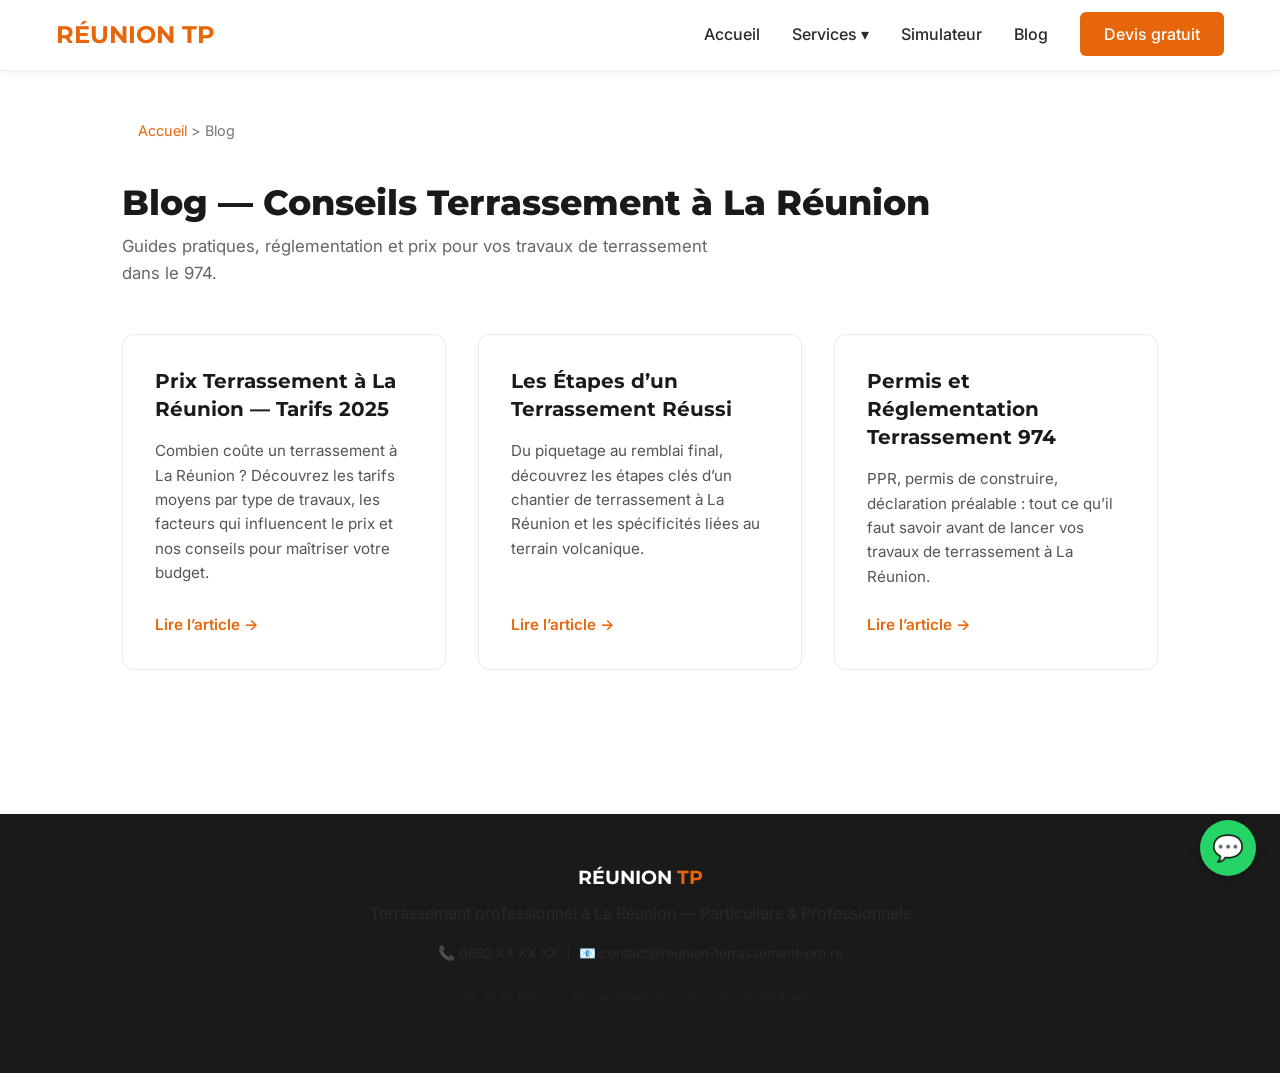
==== blog/index.html @ fcb72191 "Add blog index page listing all articles" ====
<!DOCTYPE html>
<html lang="fr">
<head>
  <meta charset="UTF-8">
  <meta name="viewport" content="width=device-width, initial-scale=1.0">
  <title>Blog — Conseils Terrassement à La Réunion | Réunion TP</title>
  <meta name="description" content="Guides pratiques, réglementation et prix pour vos travaux de terrassement dans le 974.">
  <link rel="preconnect" href="https://fonts.googleapis.com">
  <link href="https://fonts.googleapis.com/css2?family=Inter:wght@400;500;600;700&family=Montserrat:wght@700;800;900&display=swap" rel="stylesheet">
  <link rel="stylesheet" href="../styles.css">
  <style>
    .article-cards { display: grid; grid-template-columns: repeat(auto-fit, minmax(300px, 1fr)); gap: 2rem; margin: 3rem 0; }
    .article-card { background: #fff; border: 1px solid rgba(0,0,0,0.08); border-radius: 12px; padding: 2rem; transition: all 0.3s ease; display: flex; flex-direction: column; }
    .article-card:hover { box-shadow: 0 8px 24px rgba(0,0,0,0.12); transform: translateY(-2px); }
    .article-card h3 { font-family: 'Montserrat', sans-serif; font-size: 1.25rem; font-weight: 700; color: #1A1A1A; margin-bottom: 1rem; line-height: 1.4; }
    .article-card p { color: #555; font-size: 0.95rem; line-height: 1.6; margin-bottom: 1.5rem; flex-grow: 1; }
    .article-card .read-link { color: #E8660A; font-weight: 600; font-size: 0.95rem; text-decoration: none; }
    .article-card .read-link:hover { color: #D05A08; }
    .breadcrumb { font-size: 0.9rem; color: #777; margin-bottom: 1.5rem; }
    .breadcrumb a { color: #E8660A; text-decoration: none; }
    .breadcrumb a:hover { text-decoration: underline; }
    .page-header h1 { font-family: 'Montserrat', sans-serif; font-size: 2.2rem; font-weight: 800; color: #1A1A1A; margin-bottom: 0.5rem; }
    .page-subtitle { color: #666; font-size: 1.05rem; line-height: 1.6; max-width: 600px; }
  </style>
</head>
<body>
  <nav>
    <div class="nav-container">
      <div class="logo"><a href="../index.html">RÉUNION <span>TP</span></a></div>
      <ul class="nav-links">
        <li><a href="../index.html">Accueil</a></li>
        <li class="dropdown">
          <a href="#">Services ▾</a>
          <div class="dropdown-content">
            <a href="../terrassement.html">Terrassement</a>
            <a href="../vrd-viabilisation.html">VRD & Viabilisation</a>
            <a href="../enrochement-moellonnage.html">Enrochement & Moellonnage</a>
            <a href="../piscine.html">Terrassement Piscine</a>
            <a href="../amenagement-exterieur.html">Aménagement Extérieur</a>
            <a href="../location-engins.html">Location Engins</a>
          </div>
        </li>
        <li><a href="../simulateur-prix.html">Simulateur</a></li>
        <li><a href="./">Blog</a></li>
        <li><a href="../devis.html" class="cta-button">Devis gratuit</a></li>
      </ul>
      <div class="hamburger" onclick="document.querySelector('.nav-links').classList.toggle('active')">
        <span></span><span></span><span></span>
      </div>
    </div>
  </nav>

  <main style="max-width: 1100px; margin: 0 auto; padding: 2rem;">
    <div class="breadcrumb">
      <a href="../index.html">Accueil</a> > Blog
    </div>
    <div class="page-header">
      <h1>Blog — Conseils Terrassement à La Réunion</h1>
      <p class="page-subtitle">Guides pratiques, réglementation et prix pour vos travaux de terrassement dans le 974.</p>
    </div>
    <div class="article-cards">
      <div class="article-card">
        <h3>Prix Terrassement à La Réunion — Tarifs 2025</h3>
        <p>Combien coûte un terrassement à La Réunion ? Découvrez les tarifs moyens par type de travaux, les facteurs qui influencent le prix et nos conseils pour maîtriser votre budget.</p>
        <a href="prix-terrassement-reunion.html" class="read-link">Lire l’article →</a>
      </div>
      <div class="article-card">
        <h3>Les Étapes d’un Terrassement Réussi</h3>
        <p>Du piquetage au remblai final, découvrez les étapes clés d’un chantier de terrassement à La Réunion et les spécificités liées au terrain volcanique.</p>
        <a href="etapes-terrassement-reunion.html" class="read-link">Lire l’article →</a>
      </div>
      <div class="article-card">
        <h3>Permis et Réglementation Terrassement 974</h3>
        <p>PPR, permis de construire, déclaration préalable : tout ce qu’il faut savoir avant de lancer vos travaux de terrassement à La Réunion.</p>
        <a href="permis-terrassement-reunion.html" class="read-link">Lire l’article →</a>
      </div>
    </div>
  </main>

  <footer style="background: #1A1A1A; color: rgba(255,255,255,0.7); padding: 3rem 1rem; text-align: center; margin-top: 4rem;">
    <div style="max-width: 800px; margin: 0 auto;">
      <p style="font-family: 'Montserrat', sans-serif; font-weight: 700; font-size: 1.2rem; color: #fff; margin-bottom: 0.5rem;">RÉUNION <span style="color: #E8660A;">TP</span></p>
      <p style="margin-bottom: 1rem;">Terrassement professionnel à La Réunion — Particuliers & Professionnels</p>
      <p style="font-size: 0.85rem;">📞 0692 XX XX XX  |  📧 contact@reunion-terrassement-pro.re</p>
      <p style="font-size: 0.8rem; margin-top: 1.5rem; opacity: 0.5;">© 2025 Réunion Terrassement Pro. Tous droits réservés.</p>
    </div>
  </footer>

  <a href="https://wa.me/262692XXXXXX" target="_blank" style="position:fixed;bottom:24px;right:24px;background:#25D366;color:#fff;width:56px;height:56px;border-radius:50%;display:flex;align-items:center;justify-content:center;font-size:1.6rem;box-shadow:0 4px 12px rgba(0,0,0,0.2);z-index:999;">💬</a>
</body>
</html>
---- styles.css ----
/* === RÃUNION TERRASSEMENT PRO - Global Styles === */

/* Variables */
:root {
  --primary-orange: #E8660A;
  --dark-black: #1A1A1A;
  --light-bg: #F5F2EF;
  --text-dark: #2A2A2A;
  --text-light: #666666;
  --border-light: #EEEEEE;
  --success-green: #10B981;
  --warning-orange: #F59E0B;
}

/* Reset & Base */
* {
  margin: 0;
  padding: 0;
  box-sizing: border-box;
}

html {
  scroll-behavior: smooth;
}

body {
  font-family: 'Inter', -apple-system, BlinkMacSystemFont, 'Segoe UI', sans-serif;
  color: var(--text-dark);
  background-color: #FFFFFF;
  line-height: 1.6;
}

h1, h2, h3, h4, h5, h6 {
  font-family: 'Montserrat', sans-serif;
  font-weight: 700;
  color: var(--text-dark);
}

h1 {
  font-size: clamp(2rem, 5vw, 3.5rem);
  line-height: 1.2;
  margin-bottom: 1.5rem;
}

h2 {
  font-size: clamp(1.75rem, 4vw, 2.5rem);
  line-height: 1.3;
  margin-bottom: 1.25rem;
}

h3 {
  font-size: clamp(1.25rem, 3vw, 1.75rem);
  margin-bottom: 1rem;
}

p {
  margin-bottom: 1rem;
  color: var(--text-dark);
}

a {
  color: var(--primary-orange);
  text-decoration: none;
  transition: color 0.3s ease;
}

a:hover {
  color: var(--dark-black);
}

img {
  max-width: 100%;
  height: auto;
  display: block;
}

/* Navigation */
nav {
  background: #FFFFFF;
  border-bottom: 1px solid var(--border-light);
  position: sticky;
  top: 0;
  z-index: 1000;
  box-shadow: 0 2px 8px rgba(0,0,0,0.05);
}

.nav-container {
  max-width: 1200px;
  margin: 0 auto;
  padding: 1rem;
  display: flex;
  justify-content: space-between;
  align-items: center;
}

.logo {
  font-family: 'Montserrat', sans-serif;
  font-size: 1.5rem;
  font-weight: 700;
  color: var(--dark-black);
}

.logo span {
  color: var(--primary-orange);
}

.nav-links {
  display: flex;
  gap: 2rem;
  list-style: none;
}

.nav-links a {
  color: var(--text-dark);
  font-weight: 500;
  transition: color 0.3s ease;
}

.nav-links a:hover {
  color: var(--primary-orange);
}

.cta-button {
  background: var(--primary-orange);
  color: #FFFFFF !important;
  padding: 0.75rem 1.5rem;
  border-radius: 6px;
  font-weight: 600;
  transition: background 0.3s ease;
}

.cta-button:hover {
  background: var(--dark-black);
  color: #FFFFFF !important;
}

.dropdown {
  position: relative;
  display: inline-block;
}

.dropdown-content {
  display: none;
  position: absolute;
  background-color: #FFFFFF;
  min-width: 220px;
  box-shadow: 0 8px 24px rgba(0,0,0,0.12);
  z-index: 1001;
  border-radius: 8px;
  top: 100%;
  left: 0;
  padding-top: 6px;
  border: 1px solid rgba(0,0,0,0.08);
}

.dropdown-content a {
  color: var(--text-dark);
  padding: 0.75rem 1.5rem;
  text-decoration: none;
  display: block;
  transition: background 0.2s ease;
}

.dropdown-content a:hover {
  background-color: var(--light-bg);
}

.dropdown:hover .dropdown-content {
  display: block;
}

.hamburger {
  display: none;
  flex-direction: column;
  cursor: pointer;
}

.hamburger span {
  width: 25px;
  height: 3px;
  background: var(--text-dark);
  margin: 5px 0;
  border-radius: 3px;
  transition: 0.3s;
}

/* Mobile Navigation */
@media (max-width: 768px) {
  .hamburger {
    display: flex;
  }

  .nav-links {
    display: none;
    position: absolute;
    top: 100%;
    left: 0;
    right: 0;
    flex-direction: column;
    background: #FFFFFF;
    gap: 0;
    padding: 1rem 0;
    box-shadow: 0 8px 16px rgba(0,0,0,0.1);
  }

  .nav-links.active {
    display: flex;
  }

  .nav-links a {
    padding: 0.75rem 1.5rem;
  }

  .nav-container {
    padding: 0.75rem 1rem;
  }

  .logo {
    font-size: 1.25rem;
  }
}

/* Hero Section */
.hero {
  background: linear-gradient(rgba(26, 26, 26, 0.6), rgba(26, 26, 26, 0.6)),
              url('https://images.unsplash.com/photo-1748848436533-f7583dce22b6?w=1200&h=600&fit=crop') center/cover;
  color: #FFFFFF;
  padding: clamp(3rem, 10vh, 8rem) 1rem;
  text-align: center;
  position: relative;
  min-height: 500px;
  display: flex;
  align-items: center;
  justify-content: center;
}

.hero-content {
  max-width: 800px;
  z-index: 10;
}

.hero h1 {
  color: #FFFFFF;
  margin-bottom: 1rem;
}

.hero p {
  color: #FFFFFF;
  font-size: 1.1rem;
  margin-bottom: 2rem;
}

.hero-cta {
  background: var(--primary-orange);
  color: #FFFFFF;
  padding: 1rem 2.5rem;
  border-radius: 6px;
  font-weight: 600;
  font-size: 1.05rem;
  transition: background 0.3s ease;
  display: inline-block;
}

.hero-cta:hover {
  background: var(--dark-black);
}

/* Trust Bar */
.trust-bar {
  background: var(--light-bg);
  padding: 2rem 1rem;
  border-bottom: 1px solid var(--border-light);
}

.trust-container {
  max-width: 1200px;
  margin: 0 auto;
  display: grid;
  grid-template-columns: repeat(auto-fit, minmax(250px, 1fr));
  gap: 2rem;
  text-align: center;
}

.trust-item {
  display: flex;
  flex-direction: column;
  align-items: center;
  gap: 0.75rem;
}

.trust-icon {
  font-size: 2rem;
}

.trust-item h4 {
  margin: 0;
  font-size: 1.1rem;
}

.trust-item p {
  margin: 0;
  color: var(--text-light);
  font-size: 0.9rem;
}

/* Main Content */
.main-container {
  max-width: 1200px;
  margin: 0 auto;
  padding: 2rem 1rem;
}

/* Section */
section {
  margin-bottom: 4rem;
}

.section-header {
  text-align: center;
  margin-bottom: 3rem;
}

.section-header h2 {
  position: relative;
  display: inline-block;
  padding-bottom: 1rem;
}

.section-header h2::after {
  content: '';
  position: absolute;
  bottom: 0;
  left: 50%;
  transform: translateX(-50%);
  width: 60px;
  height: 4px;
  background: var(--primary-orange);
  border-radius: 2px;
}

/* Cards Grid */
.cards-grid {
  display: grid;
  grid-template-columns: repeat(auto-fit, minmax(280px, 1fr));
  gap: 2rem;
  margin-bottom: 3rem;
}

.service-card {
  background: #FFFFFF;
  border: 1px solid var(--border-light);
  border-radius: 12px;
  overflow: hidden;
  transition: transform 0.3s ease, box-shadow 0.3s ease;
  display: flex;
  flex-direction: column;
}

.service-card:hover {
  transform: translateY(-8px);
  box-shadow: 0 12px 24px rgba(0,0,0,0.1);
}

.service-card-image {
  width: 100%;
  height: 200px;
  object-fit: cover;
  background: var(--light-bg);
}

.service-card-content {
  padding: 2rem;
  flex-grow: 1;
  display: flex;
  flex-direction: column;
}

.service-card h3 {
  margin-bottom: 1rem;
}

.service-card p {
  color: var(--text-light);
  margin-bottom: 1.5rem;
  flex-grow: 1;
}

.service-card a {
  color: var(--primary-orange);
  font-weight: 600;
  transition: color 0.3s ease;
  align-self: flex-start;
}

.service-card a:hover {
  color: var(--dark-black);
}

/* Why Us Section */
.why-us {
  background: var(--light-bg);
  padding: 3rem 1rem;
  margin: 3rem 0;
  border-radius: 12px;
}

.why-us-grid {
  display: grid;
  grid-template-columns: 1fr 1fr;
  gap: 3rem;
  align-items: center;
}

.why-us-image {
  width: 100%;
  height: 400px;
  border-radius: 12px;
  object-fit: cover;
}

.why-us-content h3 {
  color: var(--primary-orange);
  font-size: 0.9rem;
  text-transform: uppercase;
  letter-spacing: 1px;
  margin-bottom: 0.5rem;
}

.why-us-content h2 {
  margin-bottom: 1.5rem;
}

.why-us-list {
  list-style: none;
  margin-bottom: 2rem;
}

.why-us-list li {
  padding: 0.75rem 0;
  padding-left: 2rem;
  position: relative;
  color: var(--text-dark);
  font-weight: 500;
}

.why-us-list li::before {
  content: 'â';
  position: absolute;
  left: 0;
  color: var(--primary-orange);
  font-weight: 700;
  font-size: 1.2rem;
}

@media (max-width: 768px) {
  .why-us-grid {
    grid-template-columns: 1fr;
  }

  .why-us-image {
    height: 250px;
  }
}

/* Testimonials */
.testimonials {
  margin: 4rem 0;
}

.testimonials-grid {
  display: grid;
  grid-template-columns: repeat(auto-fit, minmax(280px, 1fr));
  gap: 2rem;
}

.testimonial-card {
  background: #FFFFFF;
  border: 1px solid var(--border-light);
  padding: 2rem;
  border-radius: 12px;
}

.stars {
  color: #FCD34D;
  font-size: 1.1rem;
  margin-bottom: 1rem;
}

.testimonial-card p {
  color: var(--text-light);
  margin-bottom: 1rem;
  font-style: italic;
}

.testimonial-author {
  font-weight: 600;
  color: var(--text-dark);
}

.testimonial-role {
  color: var(--text-light);
  font-size: 0.9rem;
}

/* CTA Band */
.cta-band {
  background: var(--dark-black);
  color: #FFFFFF;
  padding: 3rem 1rem;
  text-align: center;
  border-radius: 12px;
  margin: 3rem 0;
}

.cta-band h2 {
  color: #FFFFFF;
  margin-bottom: 1rem;
}

.cta-band p {
  color: rgba(255,255,255,0.9);
  margin-bottom: 2rem;
}

.cta-band .hero-cta {
  background: var(--primary-orange);
}

/* Footer */
footer {
  background: var(--dark-black);
  color: rgba(255,255,255,0.9);
  padding: 3rem 1rem 1.5rem;
  margin-top: 4rem;
}

.footer-container {
  max-width: 1200px;
  margin: 0 auto;
  display: grid;
  grid-template-columns: repeat(auto-fit, minmax(250px, 1fr));
  gap: 2rem;
  margin-bottom: 2rem;
}

.footer-section h4 {
  color: #FFFFFF;
  margin-bottom: 1rem;
  font-family: 'Montserrat', sans-serif;
}

.footer-section ul {
  list-style: none;
}

.footer-section ul li {
  margin-bottom: 0.5rem;
}

.footer-section a {
  color: rgba(255,255,255,0.8);
  transition: color 0.3s ease;
}

.footer-section a:hover {
  color: var(--primary-orange);
}

.footer-bottom {
  border-top: 1px solid rgba(255,255,255,0.2);
  padding-top: 2rem;
  text-align: center;
  color: rgba(255,255,255,0.7);
}

/* Forms */
.form-container {
  background: var(--light-bg);
  padding: 2rem;
  border-radius: 12px;
  max-width: 600px;
  margin: 2rem auto;
}

form {
  display: flex;
  flex-direction: column;
  gap: 1.5rem;
}

.form-group {
  display: flex;
  flex-direction: column;
}

label {
  font-weight: 600;
  margin-bottom: 0.5rem;
  color: var(--text-dark);
}

input, textarea, select {
  padding: 0.75rem;
  border: 1px solid var(--border-light);
  border-radius: 6px;
  font-family: 'Inter', sans-serif;
  font-size: 1rem;
  color: var(--text-dark);
  transition: border-color 0.3s ease;
}

input:focus, textarea:focus, select:focus {
  outline: none;
  border-color: var(--primary-orange);
  box-shadow: 0 0 0 3px rgba(232, 102, 10, 0.1);
}

textarea {
  resize: vertical;
  min-height: 120px;
}

.form-row {
  display: grid;
  grid-template-columns: 1fr 1fr;
  gap: 1rem;
}

@media (max-width: 768px) {
  .form-row {
    grid-template-columns: 1fr;
  }
}

.submit-btn {
  background: var(--primary-orange);
  color: #FFFFFF;
  padding: 1rem;
  border: none;
  border-radius: 6px;
  font-weight: 600;
  font-size: 1rem;
  cursor: pointer;
  transition: background 0.3s ease;
}

.submit-btn:hover {
  background: var(--dark-black);
}

/* Breadcrumb */
.breadcrumb {
  max-width: 1200px;
  margin: 0 auto;
  padding: 1rem;
  font-size: 0.9rem;
  color: var(--text-light);
}

.breadcrumb a {
  color: var(--primary-orange);
}

.breadcrumb a:hover {
  color: var(--dark-black);
}

/* Pricing Table */
.pricing-table {
  width: 100%;
  border-collapse: collapse;
  margin: 2rem 0;
  border-radius: 8px;
  overflow: hidden;
  box-shadow: 0 2px 8px rgba(0,0,0,0.05);
}

.pricing-table th {
  background: var(--dark-black);
  color: #FFFFFF;
  padding: 1rem;
  text-align: left;
  font-weight: 600;
}

.pricing-table td {
  padding: 1rem;
  border-bottom: 1px solid var(--border-light);
}

.pricing-table tr:hover {
  background: var(--light-bg);
}

/* FAQ */
.faq-item {
  margin-bottom: 1.5rem;
  border: 1px solid var(--border-light);
  border-radius: 8px;
  overflow: hidden;
}

.faq-question {
  background: var(--light-bg);
  padding: 1.5rem;
  cursor: pointer;
  display: flex;
  justify-content: space-between;
  align-items: center;
  font-weight: 600;
  transition: background 0.3s ease;
}

.faq-question:hover {
  background: #E8E5E0;
}

.faq-answer {
  display: none;
  padding: 1.5rem;
  color: var(--text-light);
  background: #FFFFFF;
}

.faq-answer.active {
  display: block;
}

.faq-toggle {
  font-size: 1.5rem;
  transition: transform 0.3s ease;
}

.faq-question.active .faq-toggle {
  transform: rotate(180deg);
}

/* WhatsApp Button */
.whatsapp-btn {
  position: fixed;
  bottom: 2rem;
  right: 2rem;
  width: 60px;
  height: 60px;
  background: #25D366;
  border-radius: 50%;
  display: flex;
  align-items: center;
  justify-content: center;
  color: #FFFFFF;
  font-size: 1.8rem;
  text-decoration: none;
  box-shadow: 0 4px 12px rgba(37, 211, 102, 0.4);
  transition: transform 0.3s ease, box-shadow 0.3s ease;
  z-index: 999;
}

.whatsapp-btn:hover {
  transform: scale(1.1);
  box-shadow: 0 6px 16px rgba(37, 211, 102, 0.6);
  color: #FFFFFF;
}

@media (max-width: 768px) {
  .whatsapp-btn {
    bottom: 1rem;
    right: 1rem;
    width: 50px;
    height: 50px;
    font-size: 1.4rem;
  }
}

/* Utilities */
.text-center {
  text-align: center;
}

.text-orange {
  color: var(--primary-orange);
}

.text-light {
  color: var(--text-light);
}

.mb-1 { margin-bottom: 1rem; }
.mb-2 { margin-bottom: 2rem; }
.mb-3 { margin-bottom: 3rem; }

.mt-1 { margin-top: 1rem; }
.mt-2 { margin-top: 2rem; }
.mt-3 { margin-top: 3rem; }

.py-1 { padding: 1rem 0; }
.py-2 { padding: 2rem 0; }
.py-3 { padding: 3rem 0; }

/* Responsive */
@media (max-width: 768px) {
  .main-container {
    padding: 1.5rem 1rem;
  }

  h1 {
    font-size: 1.75rem;
  }

  h2 {
    font-size: 1.5rem;
  }

  section {
    margin-bottom: 2.5rem;
  }

  .cards-grid {
    gap: 1.5rem;
  }

  .trust-container {
    gap: 1.5rem;
  }

  .footer-container {
    gap: 1.5rem;
  }
}

/* Article Content */
.article-content {
  max-width: 800px;
  margin: 0 auto;
  padding: 2rem 1rem;
  line-height: 1.8;
}

.article-content h2 {
  margin-top: 2rem;
  margin-bottom: 1rem;
}

.article-content h3 {
  margin-top: 1.5rem;
  margin-bottom: 0.75rem;
}

.article-content p {
  margin-bottom: 1.25rem;
  color: var(--text-dark);
}

.article-content ul, .article-content ol {
  margin: 1.5rem 0 1.5rem 2rem;
  color: var(--text-light);
}

.article-content li {
  margin-bottom: 0.75rem;
}

.article-content strong {
  color: var(--text-dark);
  font-weight: 600;
}

.article-meta {
  display: flex;
  gap: 2rem;
  margin-bottom: 2rem;
  padding-bottom: 2rem;
  border-bottom: 1px solid var(--border-light);
  color: var(--text-light);
  font-size: 0.9rem;
}

/* Pricing Calculator */
.calculator-container {
  max-width: 800px;
  margin: 2rem auto;
  background: var(--light-bg);
  padding: 2rem;
  border-radius: 12px;
}

.calculator-group {
  margin-bottom: 2rem;
}

.calculator-group label {
  display: block;
  font-weight: 600;
  margin-bottom: 0.75rem;
  color: var(--text-dark);
}

.calculator-group select, .calculator-group input {
  width: 100%;
  padding: 0.75rem;
  border: 1px solid var(--border-light);
  border-radius: 6px;
  font-size: 1rem;
}

.calculator-result {
  background: #FFFFFF;
  padding: 2rem;
  border-radius: 8px;
  text-align: center;
  margin: 2rem 0;
  border: 2px solid var(--primary-orange);
}

.calculator-result .price {
  font-size: 2.5rem;
  color: var(--primary-orange);
  font-weight: 700;
  margin: 1rem 0;
}

.calculator-result p {
  color: var(--text-light);
  margin-bottom: 1.5rem;
}
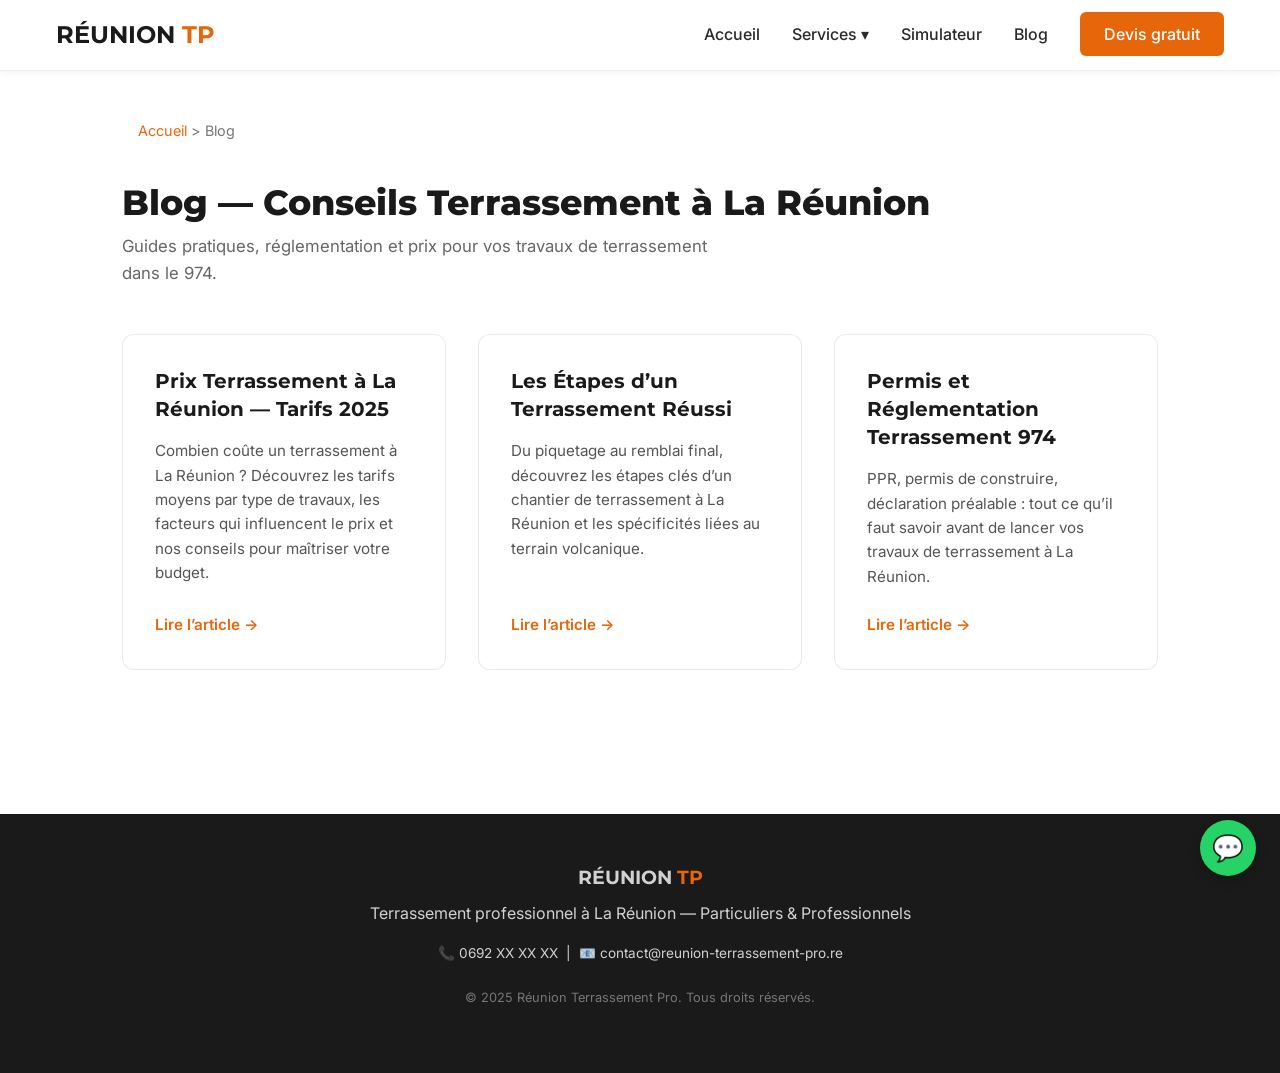
==== commit e797d298: "Blog: logo cliquable vers accueil" ====
--- a/blog/index.html
+++ b/blog/index.html
@@ -26,7 +26,7 @@
 <body>
   <nav>
     <div class="nav-container">
-      <div class="logo"><a href="../index.html">RÉUNION <span>TP</span></a></div>
+      <a href="../index.html" class="logo">RÉUNION <span>TP</span></a>
       <ul class="nav-links">
         <li><a href="../index.html">Accueil</a></li>
         <li class="dropdown">
--- a/styles.css
+++ b/styles.css
@@ -1,4 +1,4 @@
-/* === RÃUNION TERRASSEMENT PRO - Global Styles === */
+/* === RÉUNION TERRASSEMENT PRO - Global Styles === */
 
 /* Variables */
 :root {
@@ -98,6 +98,11 @@
   font-size: 1.5rem;
   font-weight: 700;
   color: var(--dark-black);
+  text-decoration: none;
+}
+
+.logo:hover {
+  color: var(--dark-black);
 }
 
 .logo span {
@@ -143,14 +148,13 @@
   display: none;
   position: absolute;
   background-color: #FFFFFF;
-  min-width: 220px;
-  box-shadow: 0 8px 24px rgba(0,0,0,0.12);
-  z-index: 1001;
-  border-radius: 8px;
+  min-width: 200px;
+  box-shadow: 0 8px 16px rgba(0,0,0,0.1);
+  z-index: 1;
+  border-radius: 6px;
   top: 100%;
   left: 0;
-  padding-top: 6px;
-  border: 1px solid rgba(0,0,0,0.08);
+  border: 1px solid var(--border-light);
 }
 
 .dropdown-content a {
@@ -184,85 +188,298 @@
   transition: 0.3s;
 }
 
-/* Mobile Navigation */
+/* Mobile Navigation — Modern Design */
 @media (max-width: 768px) {
+  nav {
+    background: rgba(255, 255, 255, 0.95);
+    backdrop-filter: blur(12px);
+    -webkit-backdrop-filter: blur(12px);
+    border-bottom: none;
+    box-shadow: 0 1px 12px rgba(0,0,0,0.08);
+  }
+
+  nav::before {
+    content: '';
+    position: absolute;
+    top: 0;
+    left: 0;
+    right: 0;
+    height: 3px;
+    background: linear-gradient(90deg, var(--primary-orange), #F59E0B, var(--primary-orange));
+  }
+
+  .nav-container {
+    padding: 0.85rem 1.25rem;
+    position: relative;
+  }
+
+  .logo {
+    font-size: 1.3rem;
+    letter-spacing: -0.5px;
+    position: relative;
+  }
+
+  .logo::after {
+    content: '';
+    position: absolute;
+    bottom: -4px;
+    left: 0;
+    width: 100%;
+    height: 2px;
+    background: var(--primary-orange);
+    border-radius: 1px;
+    opacity: 0.4;
+  }
+
   .hamburger {
     display: flex;
+    width: 36px;
+    height: 36px;
+    align-items: center;
+    justify-content: center;
+    border-radius: 8px;
+    background: var(--light-bg);
+    transition: background 0.2s ease;
+  }
+
+  .hamburger:active {
+    background: var(--primary-orange);
+  }
+
+  .hamburger:active span {
+    background: #FFFFFF;
+  }
+
+  .hamburger span {
+    width: 20px;
+    height: 2px;
+    background: var(--dark-black);
+    margin: 3px 0;
+    border-radius: 2px;
+    transition: 0.3s;
   }
 
   .nav-links {
     display: none;
     position: absolute;
-    top: 100%;
-    left: 0;
-    right: 0;
+    top: calc(100% + 3px);
+    left: 0.75rem;
+    right: 0.75rem;
     flex-direction: column;
     background: #FFFFFF;
     gap: 0;
-    padding: 1rem 0;
-    box-shadow: 0 8px 16px rgba(0,0,0,0.1);
+    padding: 0.5rem;
+    box-shadow: 0 12px 32px rgba(0,0,0,0.15);
+    border-radius: 12px;
+    border: 1px solid rgba(0,0,0,0.06);
   }
 
   .nav-links.active {
     display: flex;
   }
 
+  .nav-links li {
+    border-bottom: none;
+  }
+
+  .nav-links li:last-child {
+    padding: 0.5rem;
+  }
+
   .nav-links a {
-    padding: 0.75rem 1.5rem;
-  }
-
-  .nav-container {
-    padding: 0.75rem 1rem;
-  }
-
-  .logo {
-    font-size: 1.25rem;
+    padding: 0.8rem 1rem;
+    display: block;
+    font-size: 0.95rem;
+    border-radius: 8px;
+    transition: background 0.2s ease;
+  }
+
+  .nav-links a:hover,
+  .nav-links a:active {
+    background: var(--light-bg);
+    color: var(--primary-orange);
+  }
+
+  .nav-links .cta-button {
+    display: block;
+    text-align: center;
+    margin: 0;
+    padding: 0.85rem 1.25rem;
+    border-radius: 8px;
+    font-size: 0.95rem;
+    background: var(--primary-orange);
+    color: #FFFFFF !important;
   }
 }
 
 /* Hero Section */
 .hero {
-  background: linear-gradient(rgba(26, 26, 26, 0.6), rgba(26, 26, 26, 0.6)),
-              url('https://images.unsplash.com/photo-1748848436533-f7583dce22b6?w=1200&h=600&fit=crop') center/cover;
-  color: #FFFFFF;
-  padding: clamp(3rem, 10vh, 8rem) 1rem;
-  text-align: center;
+  background: linear-gradient(rgba(26, 26, 26, 0.55), rgba(26, 26, 26, 0.65)),
+              url('https://images.unsplash.com/photo-1748848436533-f7583dce22b6?w=1400&h=800&fit=crop') center/cover;
+  color: #FFFFFF;
+  padding: clamp(4rem, 12vh, 8rem) 1rem clamp(3rem, 8vh, 5rem);
+  text-align: left;
   position: relative;
-  min-height: 500px;
+  min-height: 600px;
   display: flex;
   align-items: center;
-  justify-content: center;
 }
 
 .hero-content {
-  max-width: 800px;
+  max-width: 1200px;
+  margin: 0 auto;
+  width: 100%;
   z-index: 10;
 }
 
+.hero-badge {
+  display: inline-block;
+  background: rgba(26, 26, 26, 0.7);
+  border: 1px solid rgba(232, 102, 10, 0.5);
+  color: var(--primary-orange);
+  padding: 0.5rem 1.25rem;
+  border-radius: 50px;
+  font-size: 0.9rem;
+  font-weight: 600;
+  margin-bottom: 1.5rem;
+  backdrop-filter: blur(4px);
+}
+
 .hero h1 {
   color: #FFFFFF;
-  margin-bottom: 1rem;
+  font-size: clamp(2.2rem, 5.5vw, 4rem);
+  margin-bottom: 1.25rem;
+  line-height: 1.15;
+}
+
+.hero h1 .text-orange {
+  color: var(--primary-orange);
 }
 
 .hero p {
-  color: #FFFFFF;
-  font-size: 1.1rem;
+  color: rgba(255, 255, 255, 0.85);
+  font-size: 1.15rem;
   margin-bottom: 2rem;
+  max-width: 650px;
+  line-height: 1.7;
+}
+
+.hero-buttons {
+  display: flex;
+  flex-wrap: wrap;
+  gap: 1rem;
+  margin-bottom: 1.25rem;
 }
 
 .hero-cta {
   background: var(--primary-orange);
   color: #FFFFFF;
-  padding: 1rem 2.5rem;
+  padding: 1rem 2rem;
   border-radius: 6px;
   font-weight: 600;
   font-size: 1.05rem;
-  transition: background 0.3s ease;
+  transition: background 0.3s ease, transform 0.2s ease;
   display: inline-block;
+  text-align: center;
 }
 
 .hero-cta:hover {
   background: var(--dark-black);
+  color: #FFFFFF;
+  transform: translateY(-2px);
+}
+
+/* Secondary contact links */
+.hero-secondary {
+  display: flex;
+  align-items: center;
+  gap: 1rem;
+  margin-bottom: 2.5rem;
+}
+
+.hero-link {
+  color: rgba(255, 255, 255, 0.85);
+  font-size: 0.95rem;
+  font-weight: 500;
+  transition: color 0.2s ease;
+  text-decoration: none;
+}
+
+.hero-link:hover {
+  color: #FFFFFF;
+}
+
+.hero-link-whatsapp:hover {
+  color: #25D366;
+}
+
+.hero-link-sep {
+  color: rgba(255, 255, 255, 0.3);
+  font-size: 0.9rem;
+}
+
+/* Hero Stats */
+.hero-stats {
+  display: flex;
+  gap: 3rem;
+  padding-top: 2rem;
+  border-top: 1px solid rgba(255, 255, 255, 0.2);
+}
+
+.hero-stat {
+  display: flex;
+  flex-direction: column;
+  gap: 0.25rem;
+}
+
+.hero-stat-number {
+  font-family: 'Montserrat', sans-serif;
+  font-size: 2rem;
+  font-weight: 700;
+  color: var(--primary-orange);
+}
+
+.hero-stat-label {
+  font-size: 0.85rem;
+  color: rgba(255, 255, 255, 0.7);
+}
+
+@media (max-width: 768px) {
+  .hero {
+    min-height: auto;
+    padding: 3rem 1rem 2rem;
+  }
+
+  .hero h1 {
+    font-size: 1.8rem;
+  }
+
+  .hero-buttons {
+    margin-bottom: 1rem;
+  }
+
+  .hero-cta {
+    text-align: center;
+    width: 100%;
+    padding: 1rem;
+  }
+
+  .hero-secondary {
+    margin-bottom: 2rem;
+    gap: 0.75rem;
+  }
+
+  .hero-link {
+    font-size: 0.9rem;
+  }
+
+  .hero-stats {
+    gap: 1.5rem;
+  }
+
+  .hero-stat-number {
+    font-size: 1.5rem;
+  }
 }
 
 /* Trust Bar */
@@ -411,11 +628,27 @@
   align-items: center;
 }
 
+.why-us-image-wrapper {
+  position: relative;
+}
+
 .why-us-image {
   width: 100%;
-  height: 400px;
+  height: 500px;
   border-radius: 12px;
   object-fit: cover;
+}
+
+.why-us-image-badge {
+  position: absolute;
+  bottom: 1.5rem;
+  left: 1.5rem;
+  background: var(--primary-orange);
+  color: #FFFFFF;
+  padding: 0.6rem 1.25rem;
+  border-radius: 6px;
+  font-weight: 600;
+  font-size: 0.95rem;
 }
 
 .why-us-content h3 {
@@ -444,7 +677,7 @@
 }
 
 .why-us-list li::before {
-  content: 'â';
+  content: '✓';
   position: absolute;
   left: 0;
   color: var(--primary-orange);
@@ -452,13 +685,48 @@
   font-size: 1.2rem;
 }
 
+.why-us-list li {
+  line-height: 1.5;
+}
+
+.why-us-reverse .why-us-grid {
+  grid-template-columns: 1fr 1fr;
+}
+
 @media (max-width: 768px) {
   .why-us-grid {
     grid-template-columns: 1fr;
+    gap: 2rem;
+  }
+
+  .why-us-reverse .why-us-grid {
+    grid-template-columns: 1fr;
   }
 
   .why-us-image {
-    height: 250px;
+    height: 280px;
+  }
+
+  .why-us {
+    padding: 2rem 1rem;
+    margin: 2rem 0;
+  }
+
+  .why-us-content h2 {
+    font-size: 1.35rem;
+  }
+
+  .why-us-list li {
+    font-size: 0.9rem;
+    padding: 0.6rem 0;
+    padding-left: 1.75rem;
+  }
+
+  .why-us-image-badge {
+    bottom: 1rem;
+    left: 1rem;
+    font-size: 0.85rem;
+    padding: 0.5rem 1rem;
   }
 }
 
@@ -549,6 +817,18 @@
   font-family: 'Montserrat', sans-serif;
 }
 
+.footer-section p {
+  color: rgba(255,255,255,0.8) !important;
+}
+
+footer p {
+  color: rgba(255,255,255,0.8) !important;
+}
+
+footer strong {
+  color: #FFFFFF;
+}
+
 .footer-section ul {
   list-style: none;
 }
@@ -571,6 +851,10 @@
   padding-top: 2rem;
   text-align: center;
   color: rgba(255,255,255,0.7);
+}
+
+.footer-bottom p {
+  color: rgba(255,255,255,0.7) !important;
 }
 
 /* Forms */
@@ -666,6 +950,16 @@
 }
 
 /* Pricing Table */
+/* Pricing Table Wrapper — enables horizontal scroll on mobile */
+.pricing-table-wrapper {
+  width: 100%;
+  overflow-x: auto;
+  -webkit-overflow-scrolling: touch;
+  margin: 2rem 0;
+  border-radius: 8px;
+  box-shadow: 0 2px 8px rgba(0,0,0,0.05);
+}
+
 .pricing-table {
   width: 100%;
   border-collapse: collapse;
@@ -681,6 +975,7 @@
   padding: 1rem;
   text-align: left;
   font-weight: 600;
+  white-space: nowrap;
 }
 
 .pricing-table td {
@@ -690,6 +985,36 @@
 
 .pricing-table tr:hover {
   background: var(--light-bg);
+}
+
+@media (max-width: 768px) {
+  /* Scrollable table container on mobile */
+  .pricing-table {
+    display: block;
+    overflow-x: auto;
+    -webkit-overflow-scrolling: touch;
+    margin: 1rem 0;
+    border-radius: 8px;
+    box-shadow: 0 1px 4px rgba(0,0,0,0.08);
+    font-size: 0.85rem;
+    position: relative;
+  }
+
+  .pricing-table th {
+    padding: 0.7rem 0.6rem;
+    font-size: 0.78rem;
+    white-space: nowrap;
+  }
+
+  .pricing-table td {
+    padding: 0.7rem 0.6rem;
+    font-size: 0.85rem;
+    white-space: nowrap;
+  }
+
+  .pricing-table tr:hover {
+    background: transparent;
+  }
 }
 
 /* FAQ */
